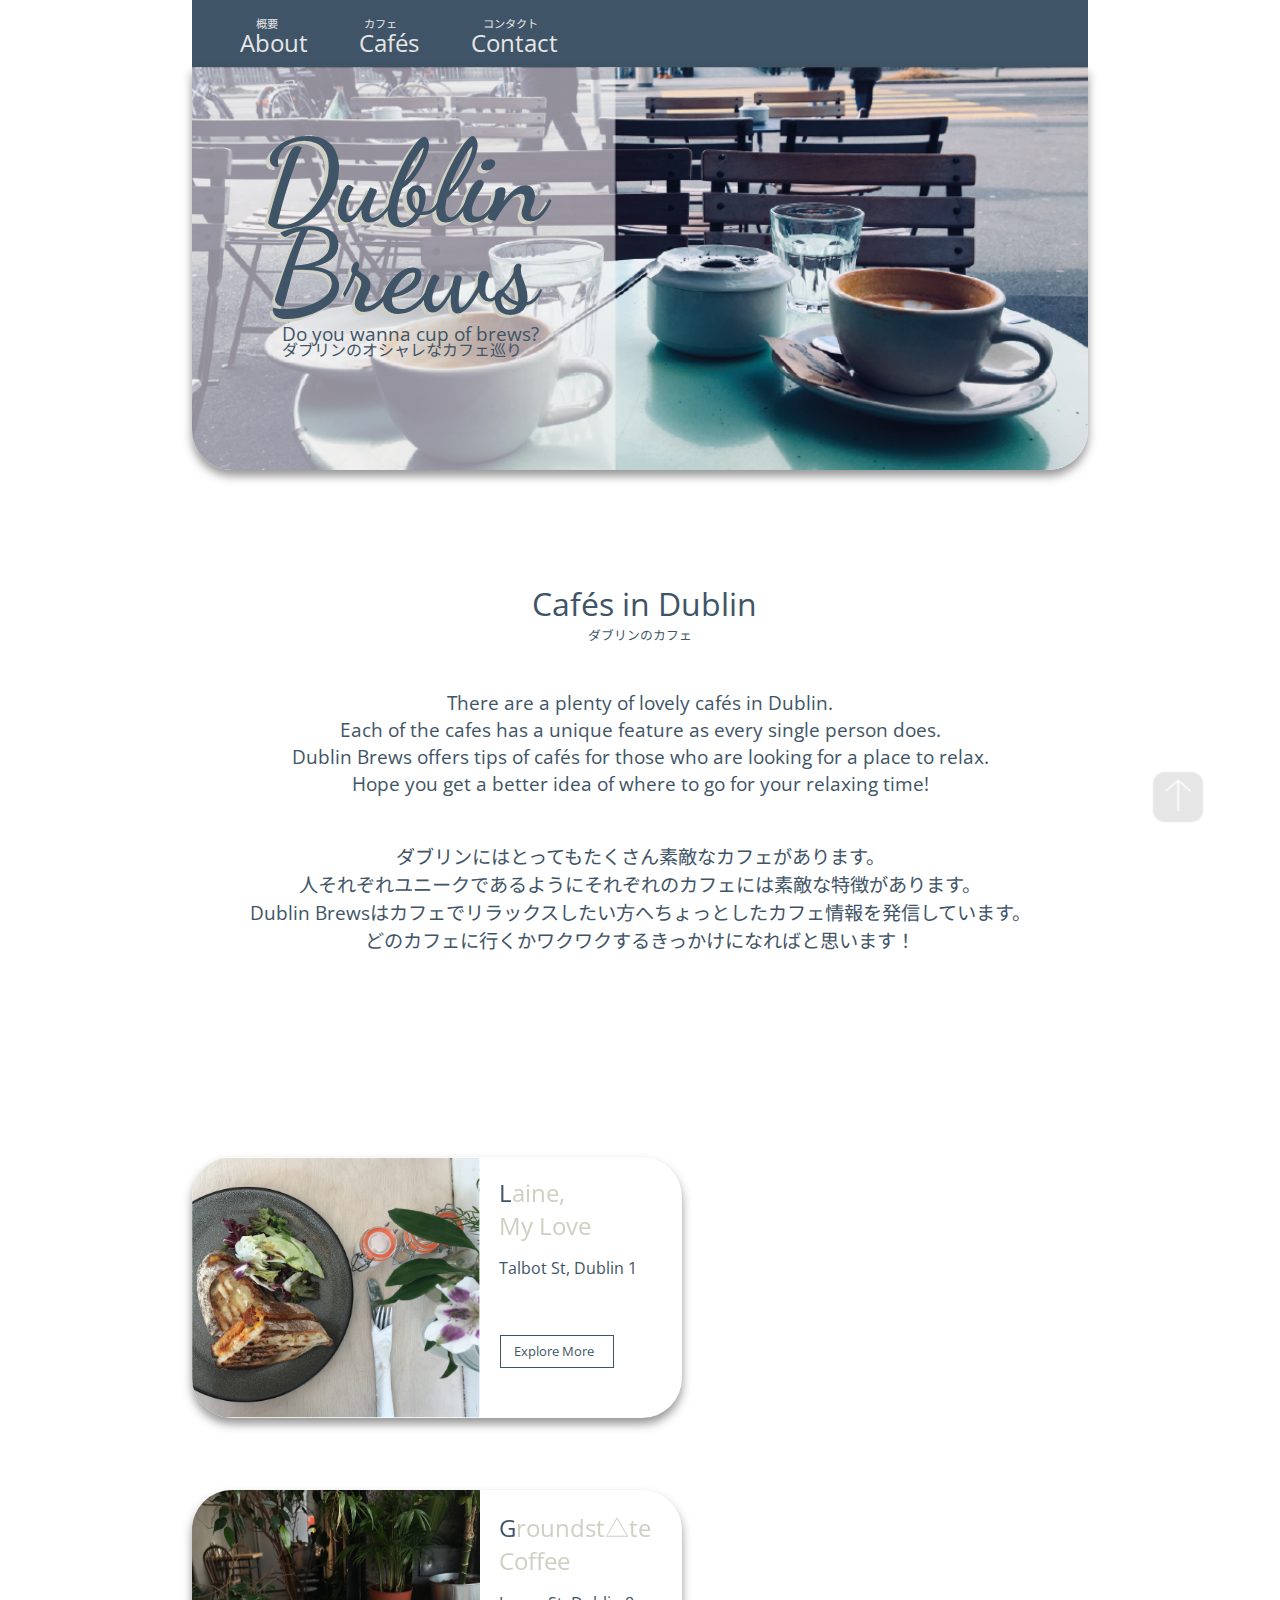
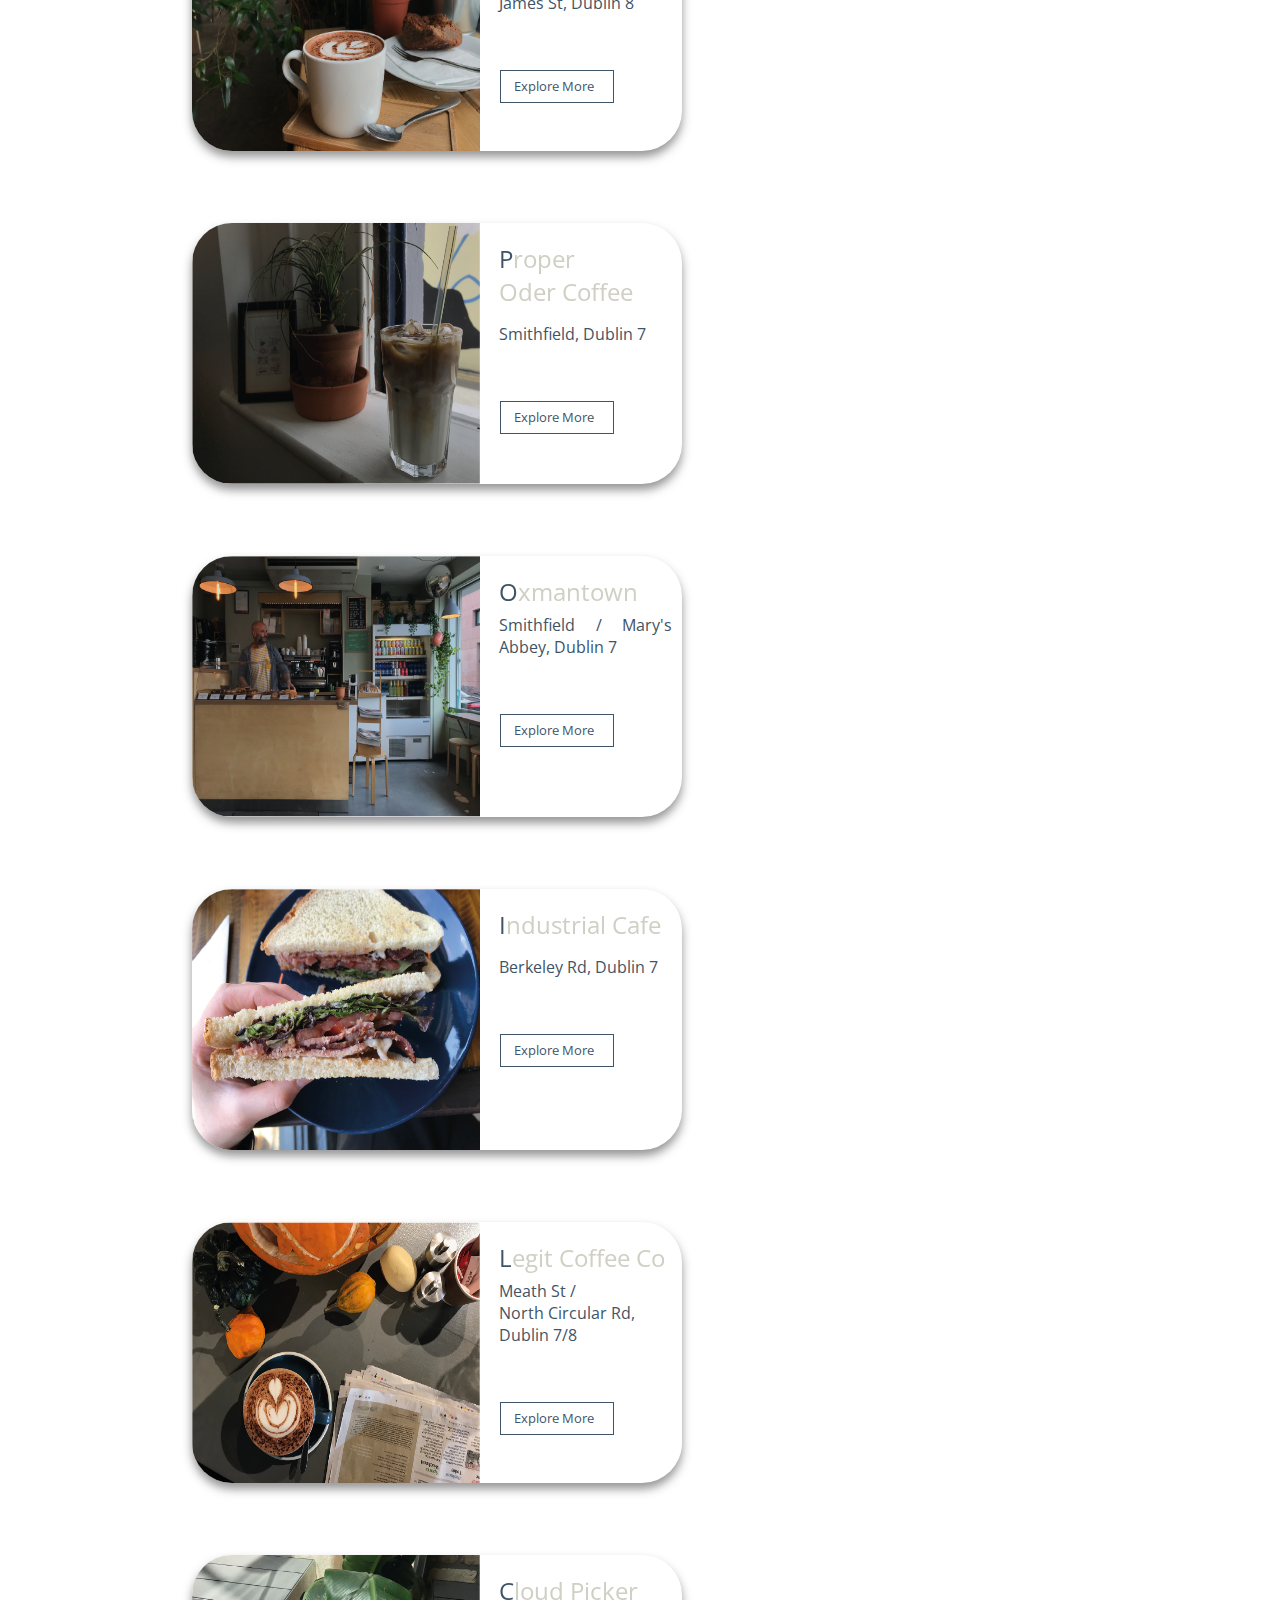
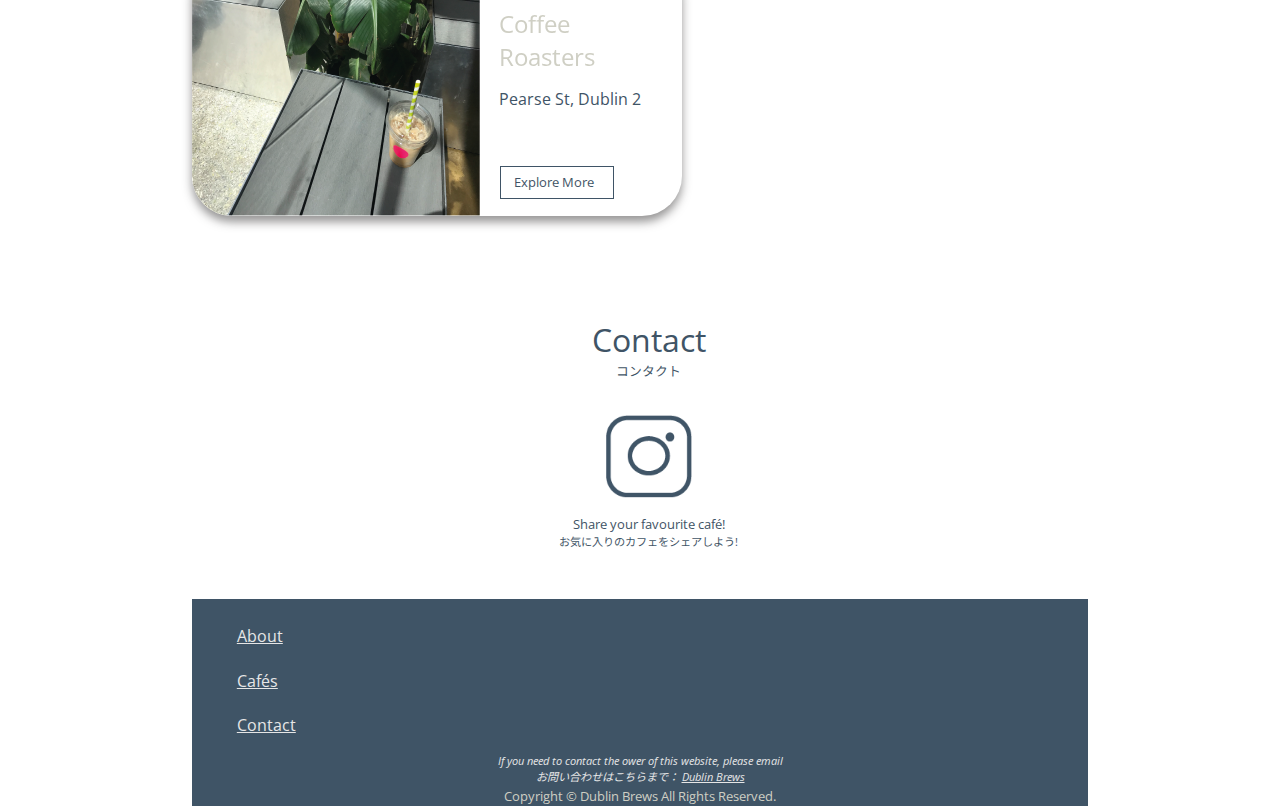
==== index.html @ bed062dc "Updated html files" ====
<!DOCTYPE html>
<html lang="ja">
  <head>
    <meta charset="utf-8">
    <meta name=”viewport” content=”width=device-width,initial-scale=1.0″>
    <title>Dublin Brews</title>

    <link rel="stylesheet" href="/css/stylesheetDB.css">
    <link href="https://fonts.googleapis.com/css2?family=Noto+Sans+JP:wght@100&family=Noto+Serif+JP:wght@200&family=Open+Sans:wght@300&family=Sacramento&display=swap" rel="stylesheet">
    <link href="https://fonts.googleapis.com/css2?family=Comfortaa:wght@500&family=Dancing+Script:wght@700&family=Epilogue:wght@100&family=Gochi+Hand&family=Great+Vibes&family=Henny+Penny&family=Homemade+Apple&family=La+Belle+Aurore&family=M+PLUS+Rounded+1c&family=Meddon&family=Rochester&family=Rokkitt&family=Tangerine:wght@700&display=swap" rel="stylesheet">
  <body>

    <header>
      <nav>
        <ul class="subNavJP">
          <li class="subNavBar" >概要</li>
          <li class="subNavBar">カフェ</li>
          <li class="subNavBar">コンタクト</li>
        </ul>
        <ul>
          <li class="navBar" id="Footerlink"> <a class="navBar" href="#About">About</a></li>
          <li class="navBar"> <a class="navBar" href="#Cafes">Cafés</a></li>
          <li class="navBar"> <a class="navBar" href="#contact">Contact</a></li>
      </nav>
    </header>
    <main>
      <div>
        <img class="ToppagePicture" src="../image/DB_Top_page.png" alt="Dublin Brews Top picture">
        <h1 class="websiteName">Dublin <br> Brews</h1>
        <h1 class="websiteName1">Dublin <br> Brews</h1>
      </div>
        <div>
          <ul>
            <li class="subtitle1">Do you wanna cup of brews?</li>
            <li class="subtitle2">ダブリンのオシャレなカフェ巡り</li>
          </ul>
        </div>

        <div>
          <p class="About"><span id="About">Cafés in Dublin</span></p>
          <p class="JP_fontSize">ダブリンのカフェ</p>

            <ul class="Intro">
              <li class="Intro1"> There are a plenty of lovely cafés in Dublin. <br>
                    Each of the cafes has a unique feature as every single person does.<br>
                    Dublin Brews offers tips of cafés for those who are looking for a place to relax.<br>
                    Hope you get a better idea of where to go for your relaxing time!</li>
              <li class="Intro1"> ダブリンにはとってもたくさん素敵なカフェがあります。<br>
                    人それぞれユニークであるようにそれぞれのカフェには素敵な特徴があります。<br>
                    Dublin Brewsはカフェでリラックスしたい方へちょっとしたカフェ情報を発信しています。<br>
                    どのカフェに行くかワクワクするきっかけになればと思います！</li>
            </ul>

          </div>
          <div>
          <ul>
            <li> <article class="article"><span id="Cafes"></span>
              <img class="imageCafes" src="../image/lainemylove.png" alt="Cafe Picture: Laine my love">
              <ul>
                <li class="cafeName"> <span id="hoverMoving"> <a class="CafeLink" href="https://www.instagram.com/lainemylove/" target="_blank"><span>L</span>aine, <br> My Love</a></span></li>
                <li class="cafeAddress" >Talbot St, Dublin 1</li>
                <li class="link-to-DublinBrews-instagram"><a class="LinkMyIG" href="https://www.instagram.com/p/B7OqamRn0Ns/" target="_blank"><span class="btn-text">Explore More</span></a></li>
              </ul>
            </article></li>
            <li> <article class="article">
              <img class="imageCafes" src="../image/GroundstateCoffee.png" alt="Cafe Picture: Grandstate Coffee" width="400px" height="300px">
              <ul>
                <li class="cafeName"> <span id="hoverMoving"> <a class="CafeLink" href="https://www.instagram.com/groundstatecoffee/" target="_blank"><span>G</span>roundst△te <br> Coffee</a></span></li>
                <li class="cafeAddress">James St, Dublin 8</li>
                <li class="link-to-DublinBrews-instagram"><a class="LinkMyIG" href="https://www.instagram.com/p/Bz2mZNACr7s/" target="_blank"><span class="btn-text">Explore More</span></a></li>
              </ul>
            </article></li>
            <li> <article class="article">
              <img class="imageCafes" src="../image/ProperOderCoffee.png" alt="Cafe Picture: Proper Oder Coffee" width="400px" height="300px">
              <ul>
                <li class="cafeName"> <span id="hoverMoving"> <a class="CafeLink" href="https://www.instagram.com/proper_order_coffee_co/" target="_blank"><span>P</span>roper <br> Oder Coffee</a></span></li>
                <li class="cafeAddress">Smithfield, Dublin 7</li>
                <li class="link-to-DublinBrews-instagram"><a class="LinkMyIG" href="https://www.instagram.com/p/Bzg7mbQIBvb/" target="_blank"><span class="btn-text">Explore More</span></a></li>
              </ul>
            </article></li>
            <li> <article class="article">
              <img class="imageCafes" src="../image/OxmanTown.png" alt="Cafe Picture: Oxmantwon" width="400px" height="300px">
              <ul>
                <li class="cafeName"> <span id="hoverMoving"> <a class="CafeLink" href=""><span>O</span>xmantown</a></span></li>
                <li class="cafeAddress">Smithfield / Mary's Abbey, Dublin 7</li>
                <li class="link-to-DublinBrews-instagram"><a class="LinkMyIG" href="https://www.instagram.com/p/By8omQWI3ha/" target="_blank"><span class="btn-text">Explore More</span></a></li>
              </ul>
            </article></li>
            <li> <article class="article">
                <img class="imageCafes" src="../image/IndustrialCafe.png" alt="Cafe Picture: Industrial Cafe" width="400px" height="300px">
                <ul>
                  <li class="cafeName"> <span id="hoverMoving"> <a class="CafeLink" href="https://www.instagram.com/industrialcafe/" target="_blank"><span>I</span>ndustrial Cafe</a></span></li>
                  <li class="cafeAddress">Berkeley Rd, Dublin 7 </li>
                  <li class="link-to-DublinBrews-instagram"><a class="LinkMyIG" href="https://www.instagram.com/p/BzSzuPaIdFW/" target="_blank"><span class="btn-text">Explore More</span></a></li>
                </ul>
              </article></li>
                <li> <article class="article">
                  <img class="imageCafes" src="../image/LegitCoffeeCo.png" alt="Cafe Picture: LEGIT COFFEE CO" width="400px" height="300px">
                  <ul>
                    <li class="cafeName"> <span id="hoverMoving"> <a class="CafeLink" href="https://www.instagram.com/legitcoffeeco/" target="_blank"><span>L</span>egit Coffee Co</a></span></li>
                    <li class="cafeAddress">Meath St / <br> North Circular Rd, <br> Dublin 7/8 </li>
                    <li class="link-to-DublinBrews-instagram"><a class="LinkMyIG" href="https://www.instagram.com/p/B0XL5gZiZsX/" target="_blank"><span class="btn-text">Explore More</span></a></li>
                  </ul>
                </article></li>
                <li> <article class="article">
                  <img class="imageCafes" src="../image/CloudPickerCoffeeRoasters.png" alt="Cafe Picture: Cloud Picker Coffee Roasters" width="400px" height="300px">
                  <ul>
                    <li class="cafeName"> <span id="hoverMoving"> <a class="CafeLink" href="https://www.instagram.com/cloud_picker/" target="_blank"><span>C</span>loud Picker <br> Coffee Roasters</a></span></li>
                    <li class="cafeAddress">Pearse St, Dublin 2 </li>
                    <li class="link-to-DublinBrews-instagram"><a class="LinkMyIG" href="https://www.instagram.com/p/B7CS7EBnBYy/" target="_blank"><span class="btn-text">Explore More</span></span></a></li>
                  </ul>
            </article></li>
          </ul>

        </div>
        <div>
            <a class="btn-go-top" href="#Footerlink"> <img src="../image/Arrow_icon.png" alt="icon for go to the page top" width="50px" height="50px" ></a>

        </div>
        <div id="contact" class="contact">
          <p class="subs">Contact</p>
          <p class="JP_fontSize">コンタクト</p>
          <p class="contact">
            <ul class="contact">
              <li class="contact"> <a href="https://www.instagram.com/dublinbrews/" target="_blank"> <img src="../image/icon_Instagram.png" alt="Instagram's icon, a camera mark" width="10%" height="10%" > </a></li>
              <li class="Contact_share_yourfavCafe">Share your favourite café!</li>
              <li class="Contact_share_yourfavCafeJP">お気に入りのカフェをシェアしよう!</li>
            </ul>


          </p>

        </div>

    </main>

  </body>
  <footer>
    <nav>
      <ul>
        <li class="footerMenu"> <a class="footer-btn" href="#About">About</a></li>
        <li class="footerMenu"> <a class="footer-btn" href="#Cafes">Cafés</a></li>
        <li class="footerMenu"> <a class="footer-btn" href="#contact">Contact</a></li>
      </ul>
    </nav>
    <div class="address">
      <address>
           If you need to contact the ower of this website, please email <br>
           お問い合わせはこちらまで：
          <a class="email" href="mailto:e20maie@gmail.com">Dublin Brews</a>
          </address>


    </div>
    <div class="footer_CopyRight">
      <small> Copyright ©︎ Dublin Brews All Rights Reserved.</small>
    </div>




  </footer>
</html>
---- css/stylesheetDB.css ----
* {
  font-family: 'Open Sans', 'Noto Sans JP', sans-serif;;
  text-align: center;
}

body {
  padding: 0;
  text-align: center;
  margin: 0% 15% 0% 15%;


}

@media (min-width: 48rem) {
  :root {
    font-size: : calc(100% + ((1vw - .48)*1.389)); }

}
@media (min-width: 120rem) {
  :root {
  font-size: 2rem;
}
}

nav {
  background-color: #3F5466;
  padding: 0.8rem 0rem 0.5rem 0rem;
  margin: 0;
  width: 70vw;
  font: 2rem;
  text-align: center;

}

header {
  text-align: center;
  width: 70vw;
  padding: 0;
  position: relative;

}

.navBar {
  color: #e6e6e6;
  padding: 0;
  margin: 0;
  text-decoration: none;
  position: relative;

}

.subNavBar {
  color: #e6e6e6;
  padding: 0;
  margin: 0;
  text-decoration: none;
  font-size: 0.7rem;
  display: inline-block;
  text-align: justify;
  padding: 0rem 1rem 0rem 1.2rem;
  margin: 0% 0% 0% 5%;



}

.subNavJP {
  padding: 0;
  margin: 0;
  line-height: 0.5;

}

li .navBar:hover {
  color: #cfcfc4;
}

.navBar:hover {
  cursor: pointer;
  text-decoration: none;
}

.navBar::after {
  position: absolute;
  bottom: -4px;
  left: 55%;
  content: '';
  width: 40%;
  height: 2px;
  background: #cfcfc4;
  transform: scale(0, 1);
  transform-origin: right top;
  transition: transform .3s;
}
.navBar:hover::after {
  transform-origin: left top;
  transform: scale(1, 1);
}

ul {
  list-style: none;
  text-align: justify;
  margin: 0;
  padding: 0;
  font-size: 1.5rem;

}

li {
  display: inline-block;
  text-align: justify;
  padding: 0;
  margin: 0
  transition: all 0.2s ease;

}

.navBar {
  display: inline-block;
  text-align: justify;
  padding: 1rem 0.5rem 1rem 0.5rem;
  transition: all 0.2s ease;
  padding: 0% 0% 0% 5%;

}

div {
  padding: 0;
  margin: 0;
  width: 70vw;
  text-align: left;
}


.ToppagePicture {
  position: relative;
  width: 70vw;
  padding: 0;
  margin: 0;
  box-shadow: 0 6px 10px 0 rgba(48, 45, 45, 0.5);
  border: none 0.13px #999999;
  border-radius: 0px 0px 40px 40px;
  text-align: center;


}

.websiteName1 {
  position: absolute;
  top: 10.8vw;
  left: 20.3vw;
  font-size: 9vw;
  line-height: 0.78;
  font-family: 'Dancing Script', cursive;
  color: #3F5466;
  font-kerning: auto;
  font: bold;
  margin: 0;
  padding: 0;

}

.websiteName {
  position: absolute;
  top: 11vw;
  left: 20vw;
  font-size: 9vw;
  line-height: 0.78;
  font-family: 'Dancing Script', cursive;
  color: #cfcfc4;
  font-kerning: auto;
  font: bold;
  margin: 0;
  padding: 0;

}

.subtitle1 {

  pudding: 0rem 0.2rem 0.2rem 0rem;
  margin: 0;
  font-size: 1.2rem;
  font-kerning: auto;
  color: #3F5466;
  position: absolute;
  top: 25vw;
  left: 22vw;

}

.subtitle2 {
  pudding: 0rem 0.2rem 0.2rem 0rem;
  margin: 0;
  font-size: 1rem;
  font-kerning: auto;
  color: #3F5466;
  position: absolute;
  top: 26.3vw;
  left: 22vw;

}
.About {
  text-align: center;
  padding: 2% 2% 0% 3%;
  margin: 10% 2% 0% 2%;
  font-size: 2rem;
  color: #3F5466;

  }

.Intro {
  padding: 0;
  margin: 5% 0% 15% 0%;
  text-align: center;
  clear: both;


}

.Intro1 {
  text-align: center;
  text-indent: 0;
  padding: 0;
  margin: 0% 0% 5% 0%;
  font-size: 1.2rem;
  word-break: normal;
  padding: 0;
  vertical-align: top;
  color: #3F5466;


}



.article {
      width: 30vw;
      height: 29vh;
      padding: 0% 2% 0% 0%;
      margin: 5% 0% 10% 0%;
      background-color: #FFF;
      border: none 0.13px #999999;
      border-radius: 40px;
      box-shadow: 0 6px 10px 0 rgba(48, 45, 45, 0.5);
      text-align: left;
      display: flex;
      word-break: normal;
      font-size: 1rem;
      color: #3F5466;
      min-width: 480px;
      max-width: 1092px

    }

.imageCafes {

  width: 60%;
  height: 100%;
  padding: 0;
  margin: 0;
  border-radius: 40px 0px 0px 40px;
  vertical-align: top;



}

.CafeLink {
  font-size: 1.5rem;
  word-wrap: break-word;
  color: #cfcfc4;
  padding: 0;
  text-decoration: none;
  transition: all 0.3s ease 0s;

}

.CafeLink:hover {
  color: #3F5466;
  font: bold;

}
#hoverMoving {
	-webkit-backface-visibility: hidden;
	-moz-backface-visibility: hidden;
    backface-visibility: hidden;
    position: relative;
    bottom: 0px;
}
#hoverMoving:hover {
	 cursor: pointer;
	 text-decoration: none;
   bottom: 2px;
   transition: 0.2s ease bottom;

}

/*#hoverMoving:hover {
	 cursor: pointer;
	 text-decoration: none;
   position: absolute;
	-webkit-animation: hoverMoving 0.4s cubic-bezier(0.250, 0.460, 0.450, 0.940) both;
	-moz-animation: hoverMoving 0.4s cubic-bezier(0.250, 0.460, 0.450, 0.940) both;
	        animation: hoverMoving 0.4s cubic-bezier(0.250, 0.460, 0.450, 0.940) both;
}
@-webkit-keyframes hoverMoving {
  0% {
    -webkit-transform: translateY(0);
            transform: translateY(0);
  }
  100% {
    -webkit-transform: translateY(-5px);
            transform: translateY(-5px);
  }
}
@-moz-keyframes hoverMoving {
  0% {
    -webkit-transform: translateY(0);
            transform: translateY(0);
  }
  100% {
    -webkit-transform: translateY(-5px);
            transform: translateY(-5px);
  }
}
@keyframes hoverMoving {
  0% {
    -webkit-transform: translateY(0);
            transform: translateY(0);
  }
  100% {
    -webkit-transform: translateY(-5px);
            transform: translateY(-5px);
  }
}*/


span {
  color: #3F5466;

}

.cafeName {
  font-size: 0.rem;
  margin: 10% 0% 3% 10%;

}

.cafeAddress {
  font-size: 1rem;
  padding: 0% 0% 0% 10%;
  margin: 0;

}



.link-to-DublinBrews-instagram {
  width: 70%;
}

.LinkMyIG {
  position: relative;
  overflow: hidden;
  text-decoration: none;
  cursor:pointer;
  text-align: center;
  padding: 5% 5% 5% 0%;
  font-size: 0.8rem;
  margin: 40% 0% 0% 15%;
  border: 0.2px solid #3F5466;
  display: flex;
  text-align: center;
}


.LinkMyIG {
  position: relative;
  display: flex;
  text-align: center;

}

.btn-text {
  width: 100%;
  height: 100%;
  color: #3F5466;
  z-index: 10;
}

.btn-text:before{
  content: "";
  position: absolute;
  top: 0;
  bottom: 0;
  width: 0%;
  display: block;
  background: #3F5466;
  z-index: -1;
  transition: .5s;
  padding: 0;
}

.btn-text:hover{
  color: #e6e6e6;
}

.btn-text:hover:before{
  width: 100%;
}

#About {
  padding-top: 25%;
  margin-top: -25%;

}
#Cafes {
  padding-top: 20%;
  margin-top: -20%;

}
.btn-go-top {
  position: fixed;
  bottom: 1%;
  right: 1%;
  width: 8%
  height: 8%;
  opacity: 1;
  cursor: pointer;
  z-index: 10;
  display: block;
  padding: 5%;

}

.btn-go-to:hover {




}

footer {
  text-align: center;
  height: 7vw;
  padding: 0;
  margin: 0% 0% 2% 0%;
  background-color: #3F5466;

}

.footerMenu {
  display: block;
  padding: 1.5% 0% 1% 5%;
  margin: 0;
  font-size: 1rem;
  text-align: left;
}

.footer-btn {
  color: #e6e6e6;
  decoration: none;
}

.contact {
  font-size: 2rem;
  padding: 1%;
  margin: 0;
  color: #3F5466;
  text-align: center;
  display: block;
}

.JP_fontSize {
  font-size: 0.8rem;
  padding: 0;
  margin: 0;
  color: #3F5466;


}

.subs {
  padding: 0;
  margin: 5% 0% 0% 0%;

}

.Contact_share_yourfavCafe {
  font-size: 0.8rem;
  padding: 0;
  margin: 0;
  color: #3F5466;
  display: block;
  text-align: center;


}
.Contact_share_yourfavCafeJP {
  font-size: 0.7rem;
  padding: 0;
  margin: 0;
  color: #3F5466;
  display: block;
  text-align: center;


}

small {
  background-color: #3F5466;
  color: #cfcfc4;
  margin: 0;
  padding: 0;


}

.footer_CopyRight {
  background-color: #3F5466;
  margin: 0;
  padding: 0;
  text-align: center;

}

.address {
  background-color: #3F5466;
  margin: 0;
  padding: 0;
  text-align: center;
  font-size: 0.7rem;
  color: #e6e6e6;

}

.email {
  color: #e6e6e6;
}





1
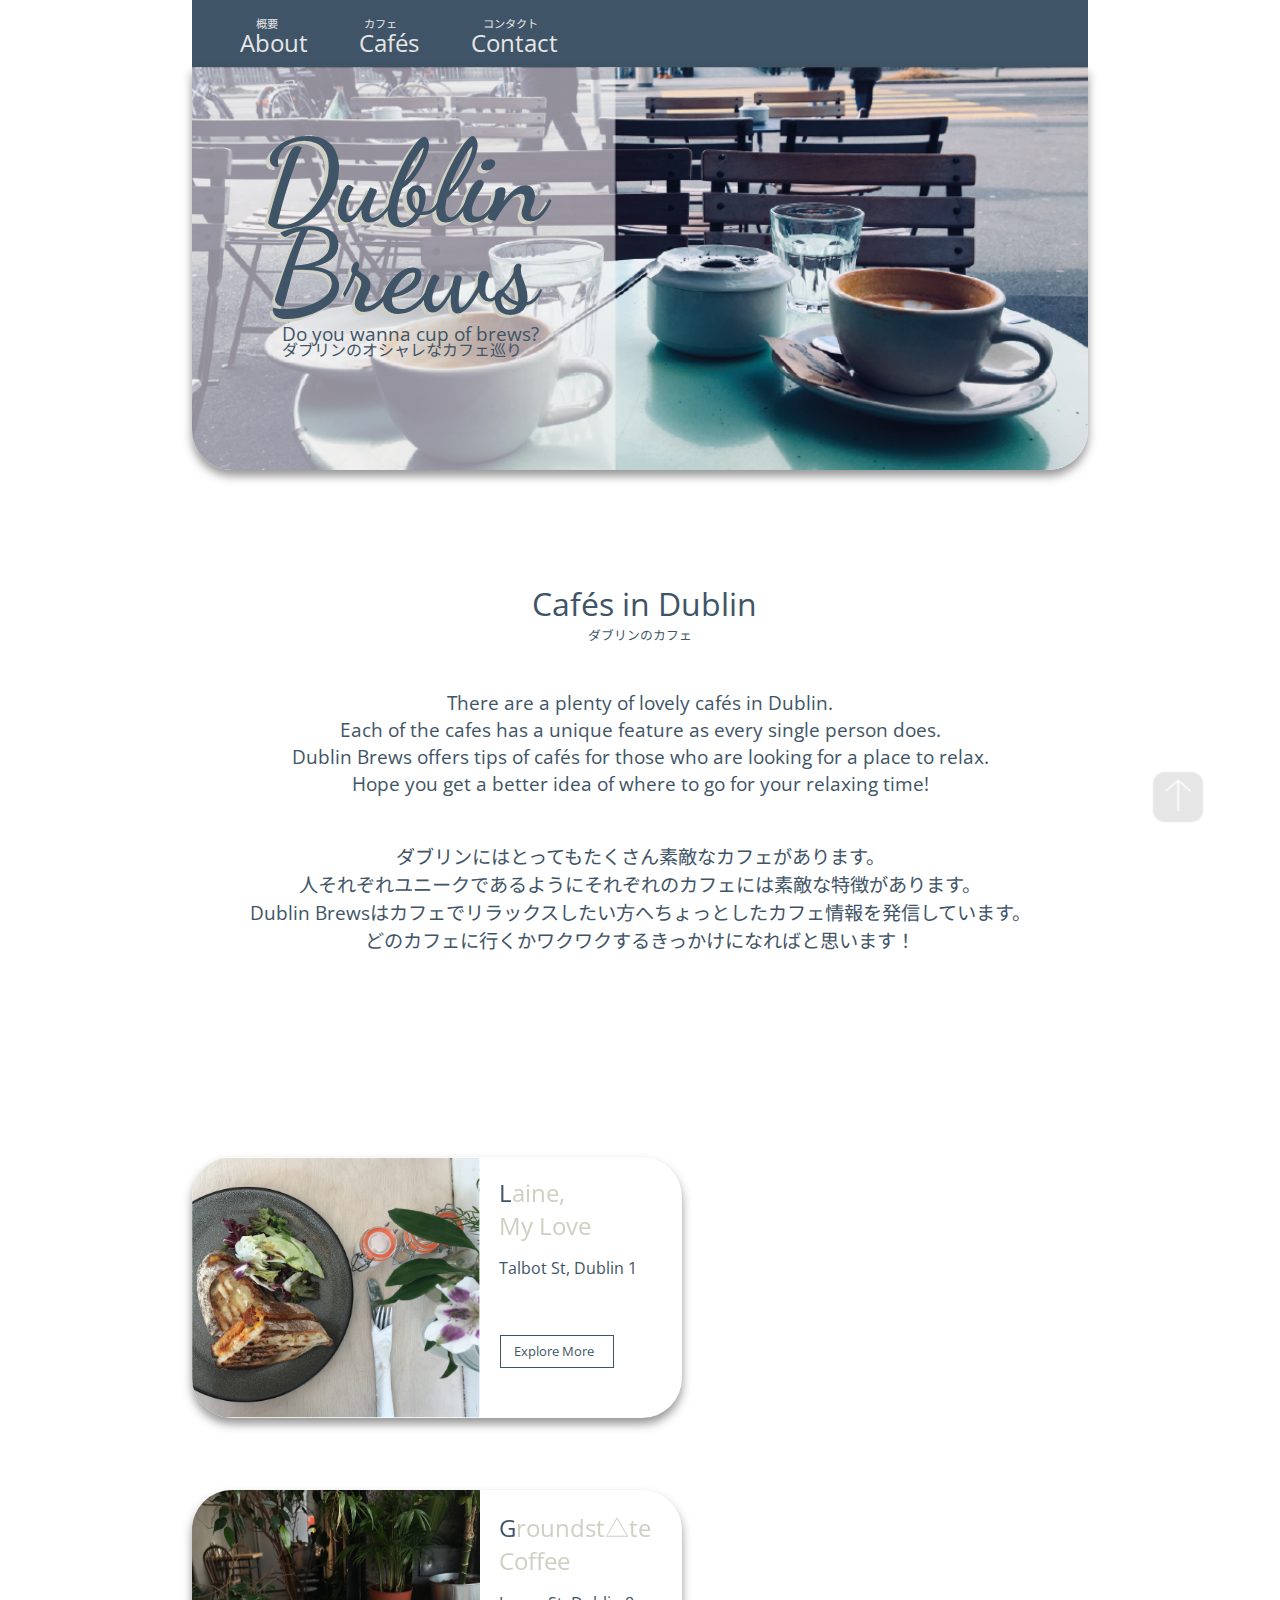
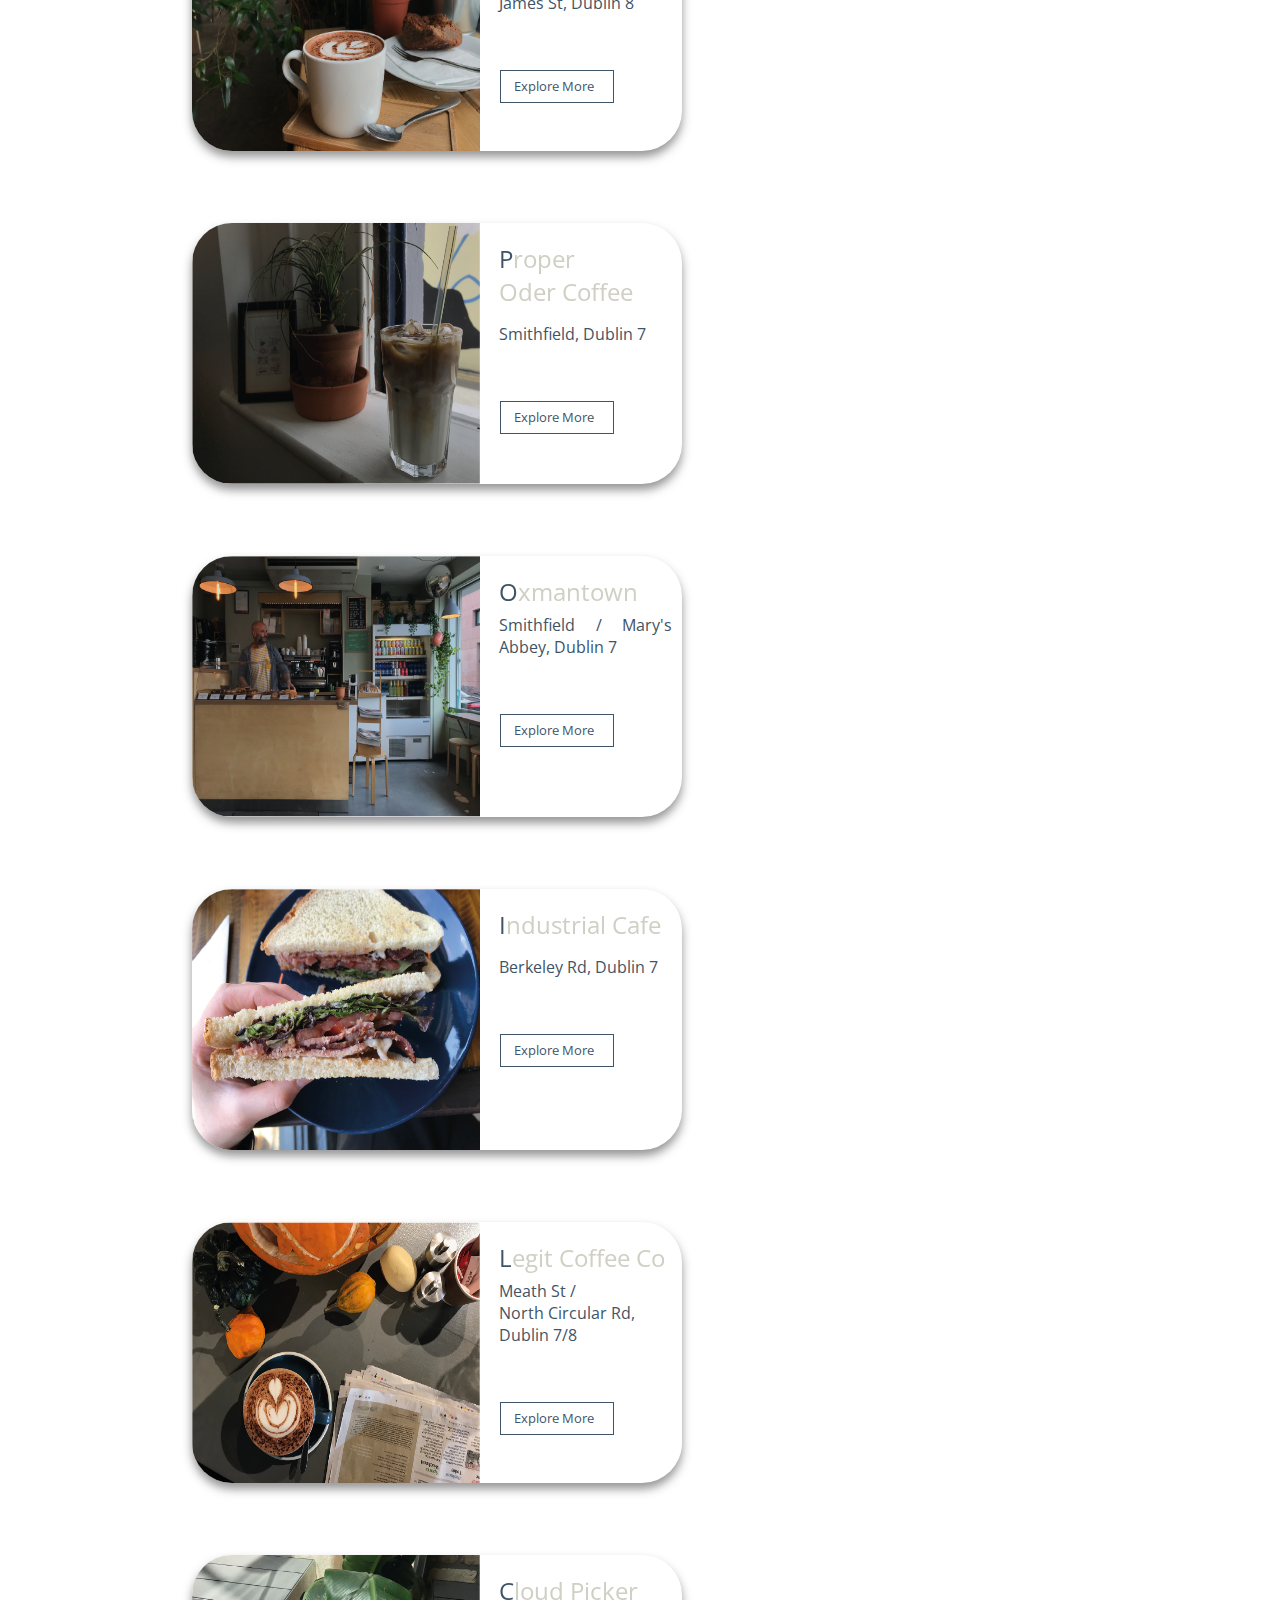
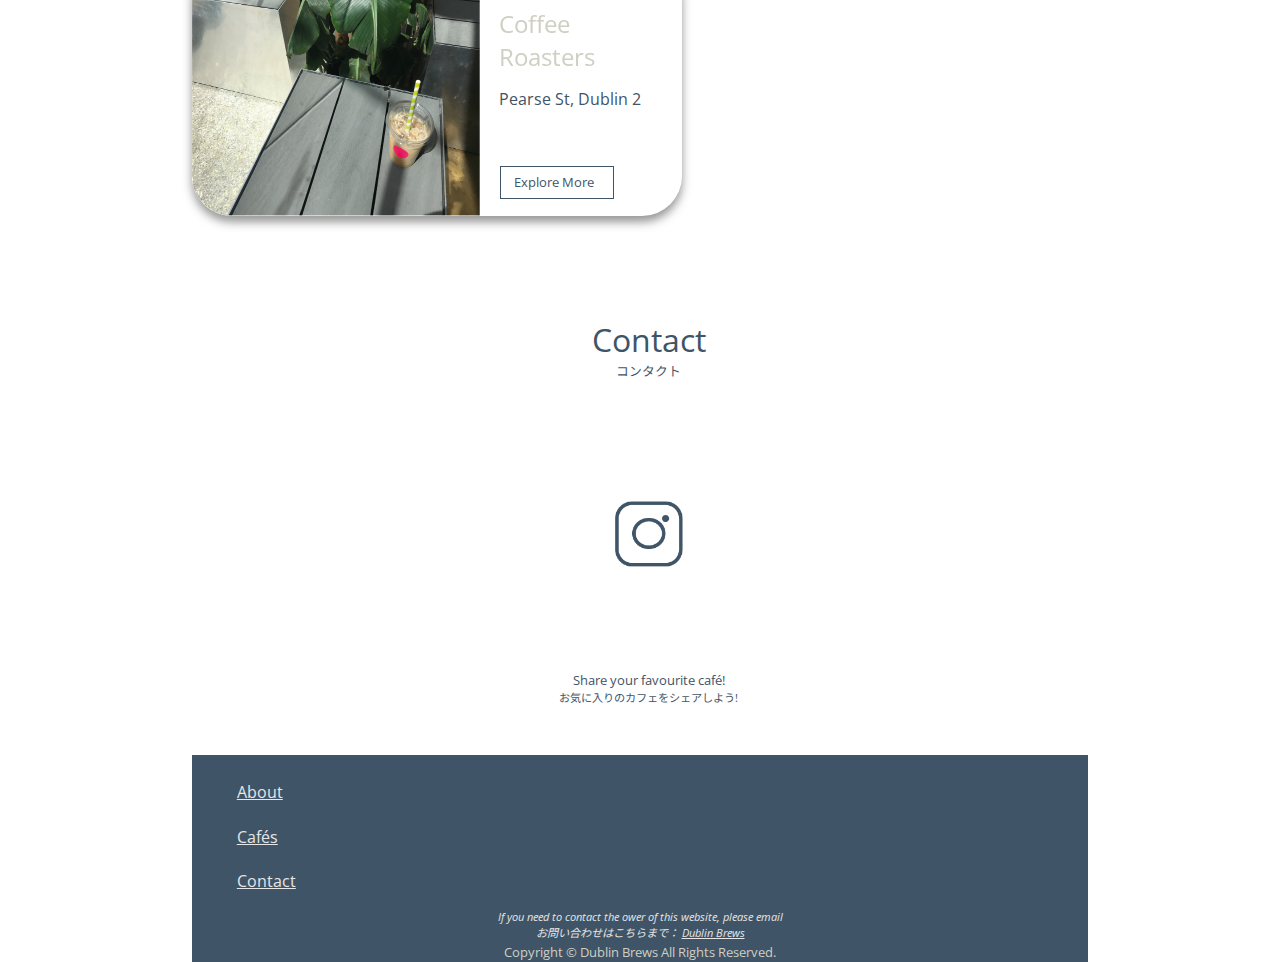
==== commit 05eb12c1: "Update css" ====
--- a/index.html
+++ b/index.html
@@ -5,7 +5,7 @@
     <meta name=”viewport” content=”width=device-width,initial-scale=1.0″>
     <title>Dublin Brews</title>
 
-    <link rel="stylesheet" href="/css/stylesheetDB.css">
+    <link rel="stylesheet" href="./css/stylesheetDB.css">
     <link href="https://fonts.googleapis.com/css2?family=Noto+Sans+JP:wght@100&family=Noto+Serif+JP:wght@200&family=Open+Sans:wght@300&family=Sacramento&display=swap" rel="stylesheet">
     <link href="https://fonts.googleapis.com/css2?family=Comfortaa:wght@500&family=Dancing+Script:wght@700&family=Epilogue:wght@100&family=Gochi+Hand&family=Great+Vibes&family=Henny+Penny&family=Homemade+Apple&family=La+Belle+Aurore&family=M+PLUS+Rounded+1c&family=Meddon&family=Rochester&family=Rokkitt&family=Tangerine:wght@700&display=swap" rel="stylesheet">
   <body>
@@ -25,7 +25,7 @@
     </header>
     <main>
       <div>
-        <img class="ToppagePicture" src="../image/DB_Top_page.png" alt="Dublin Brews Top picture">
+        <img class="ToppagePicture" src="image/DB_Top_page.png" alt="Dublin Brews Top picture">
         <h1 class="websiteName">Dublin <br> Brews</h1>
         <h1 class="websiteName1">Dublin <br> Brews</h1>
       </div>
@@ -55,7 +55,7 @@
           <div>
           <ul>
             <li> <article class="article"><span id="Cafes"></span>
-              <img class="imageCafes" src="../image/lainemylove.png" alt="Cafe Picture: Laine my love">
+              <img class="imageCafes" src="image/lainemylove.png" alt="Cafe Picture: Laine my love">
               <ul>
                 <li class="cafeName"> <span id="hoverMoving"> <a class="CafeLink" href="https://www.instagram.com/lainemylove/" target="_blank"><span>L</span>aine, <br> My Love</a></span></li>
                 <li class="cafeAddress" >Talbot St, Dublin 1</li>
@@ -63,7 +63,7 @@
               </ul>
             </article></li>
             <li> <article class="article">
-              <img class="imageCafes" src="../image/GroundstateCoffee.png" alt="Cafe Picture: Grandstate Coffee" width="400px" height="300px">
+              <img class="imageCafes" src="image/GroundstateCoffee.png" alt="Cafe Picture: Grandstate Coffee" width="400px" height="300px">
               <ul>
                 <li class="cafeName"> <span id="hoverMoving"> <a class="CafeLink" href="https://www.instagram.com/groundstatecoffee/" target="_blank"><span>G</span>roundst△te <br> Coffee</a></span></li>
                 <li class="cafeAddress">James St, Dublin 8</li>
@@ -71,7 +71,7 @@
               </ul>
             </article></li>
             <li> <article class="article">
-              <img class="imageCafes" src="../image/ProperOderCoffee.png" alt="Cafe Picture: Proper Oder Coffee" width="400px" height="300px">
+              <img class="imageCafes" src="image/ProperOderCoffee.png" alt="Cafe Picture: Proper Oder Coffee" width="400px" height="300px">
               <ul>
                 <li class="cafeName"> <span id="hoverMoving"> <a class="CafeLink" href="https://www.instagram.com/proper_order_coffee_co/" target="_blank"><span>P</span>roper <br> Oder Coffee</a></span></li>
                 <li class="cafeAddress">Smithfield, Dublin 7</li>
@@ -79,7 +79,7 @@
               </ul>
             </article></li>
             <li> <article class="article">
-              <img class="imageCafes" src="../image/OxmanTown.png" alt="Cafe Picture: Oxmantwon" width="400px" height="300px">
+              <img class="imageCafes" src="image/OxmanTown.png" alt="Cafe Picture: Oxmantwon" width="400px" height="300px">
               <ul>
                 <li class="cafeName"> <span id="hoverMoving"> <a class="CafeLink" href=""><span>O</span>xmantown</a></span></li>
                 <li class="cafeAddress">Smithfield / Mary's Abbey, Dublin 7</li>
@@ -87,7 +87,7 @@
               </ul>
             </article></li>
             <li> <article class="article">
-                <img class="imageCafes" src="../image/IndustrialCafe.png" alt="Cafe Picture: Industrial Cafe" width="400px" height="300px">
+                <img class="imageCafes" src="image/IndustrialCafe.png" alt="Cafe Picture: Industrial Cafe" width="400px" height="300px">
                 <ul>
                   <li class="cafeName"> <span id="hoverMoving"> <a class="CafeLink" href="https://www.instagram.com/industrialcafe/" target="_blank"><span>I</span>ndustrial Cafe</a></span></li>
                   <li class="cafeAddress">Berkeley Rd, Dublin 7 </li>
@@ -95,7 +95,7 @@
                 </ul>
               </article></li>
                 <li> <article class="article">
-                  <img class="imageCafes" src="../image/LegitCoffeeCo.png" alt="Cafe Picture: LEGIT COFFEE CO" width="400px" height="300px">
+                  <img class="imageCafes" src="image/LegitCoffeeCo.png" alt="Cafe Picture: LEGIT COFFEE CO" width="400px" height="300px">
                   <ul>
                     <li class="cafeName"> <span id="hoverMoving"> <a class="CafeLink" href="https://www.instagram.com/legitcoffeeco/" target="_blank"><span>L</span>egit Coffee Co</a></span></li>
                     <li class="cafeAddress">Meath St / <br> North Circular Rd, <br> Dublin 7/8 </li>
@@ -103,7 +103,7 @@
                   </ul>
                 </article></li>
                 <li> <article class="article">
-                  <img class="imageCafes" src="../image/CloudPickerCoffeeRoasters.png" alt="Cafe Picture: Cloud Picker Coffee Roasters" width="400px" height="300px">
+                  <img class="imageCafes" src="image/CloudPickerCoffeeRoasters.png" alt="Cafe Picture: Cloud Picker Coffee Roasters" width="400px" height="300px">
                   <ul>
                     <li class="cafeName"> <span id="hoverMoving"> <a class="CafeLink" href="https://www.instagram.com/cloud_picker/" target="_blank"><span>C</span>loud Picker <br> Coffee Roasters</a></span></li>
                     <li class="cafeAddress">Pearse St, Dublin 2 </li>
@@ -114,7 +114,7 @@
 
         </div>
         <div>
-            <a class="btn-go-top" href="#Footerlink"> <img src="../image/Arrow_icon.png" alt="icon for go to the page top" width="50px" height="50px" ></a>
+            <a class="btn-go-top" href="#Footerlink"> <img src="image/Arrow_icon.png" alt="icon for go to the page top" width="50px" height="50px" ></a>
 
         </div>
         <div id="contact" class="contact">
@@ -122,7 +122,7 @@
           <p class="JP_fontSize">コンタクト</p>
           <p class="contact">
             <ul class="contact">
-              <li class="contact"> <a href="https://www.instagram.com/dublinbrews/" target="_blank"> <img src="../image/icon_Instagram.png" alt="Instagram's icon, a camera mark" width="10%" height="10%" > </a></li>
+              <li class="contact"> <a href="https://www.instagram.com/dublinbrews/" target="_blank"> <img class="IGicon" src="image/icon_Instagram.png" alt="Instagram's icon, a camera mark" width="8%" height="8%" > </a></li>
               <li class="Contact_share_yourfavCafe">Share your favourite café!</li>
               <li class="Contact_share_yourfavCafeJP">お気に入りのカフェをシェアしよう!</li>
             </ul>
--- a/css/stylesheetDB.css
+++ b/css/stylesheetDB.css
@@ -540,7 +540,11 @@
   color: #e6e6e6;
 }
 
-
+.IGicon {
+  margin: 10%;
+
+
+}
 
 
 
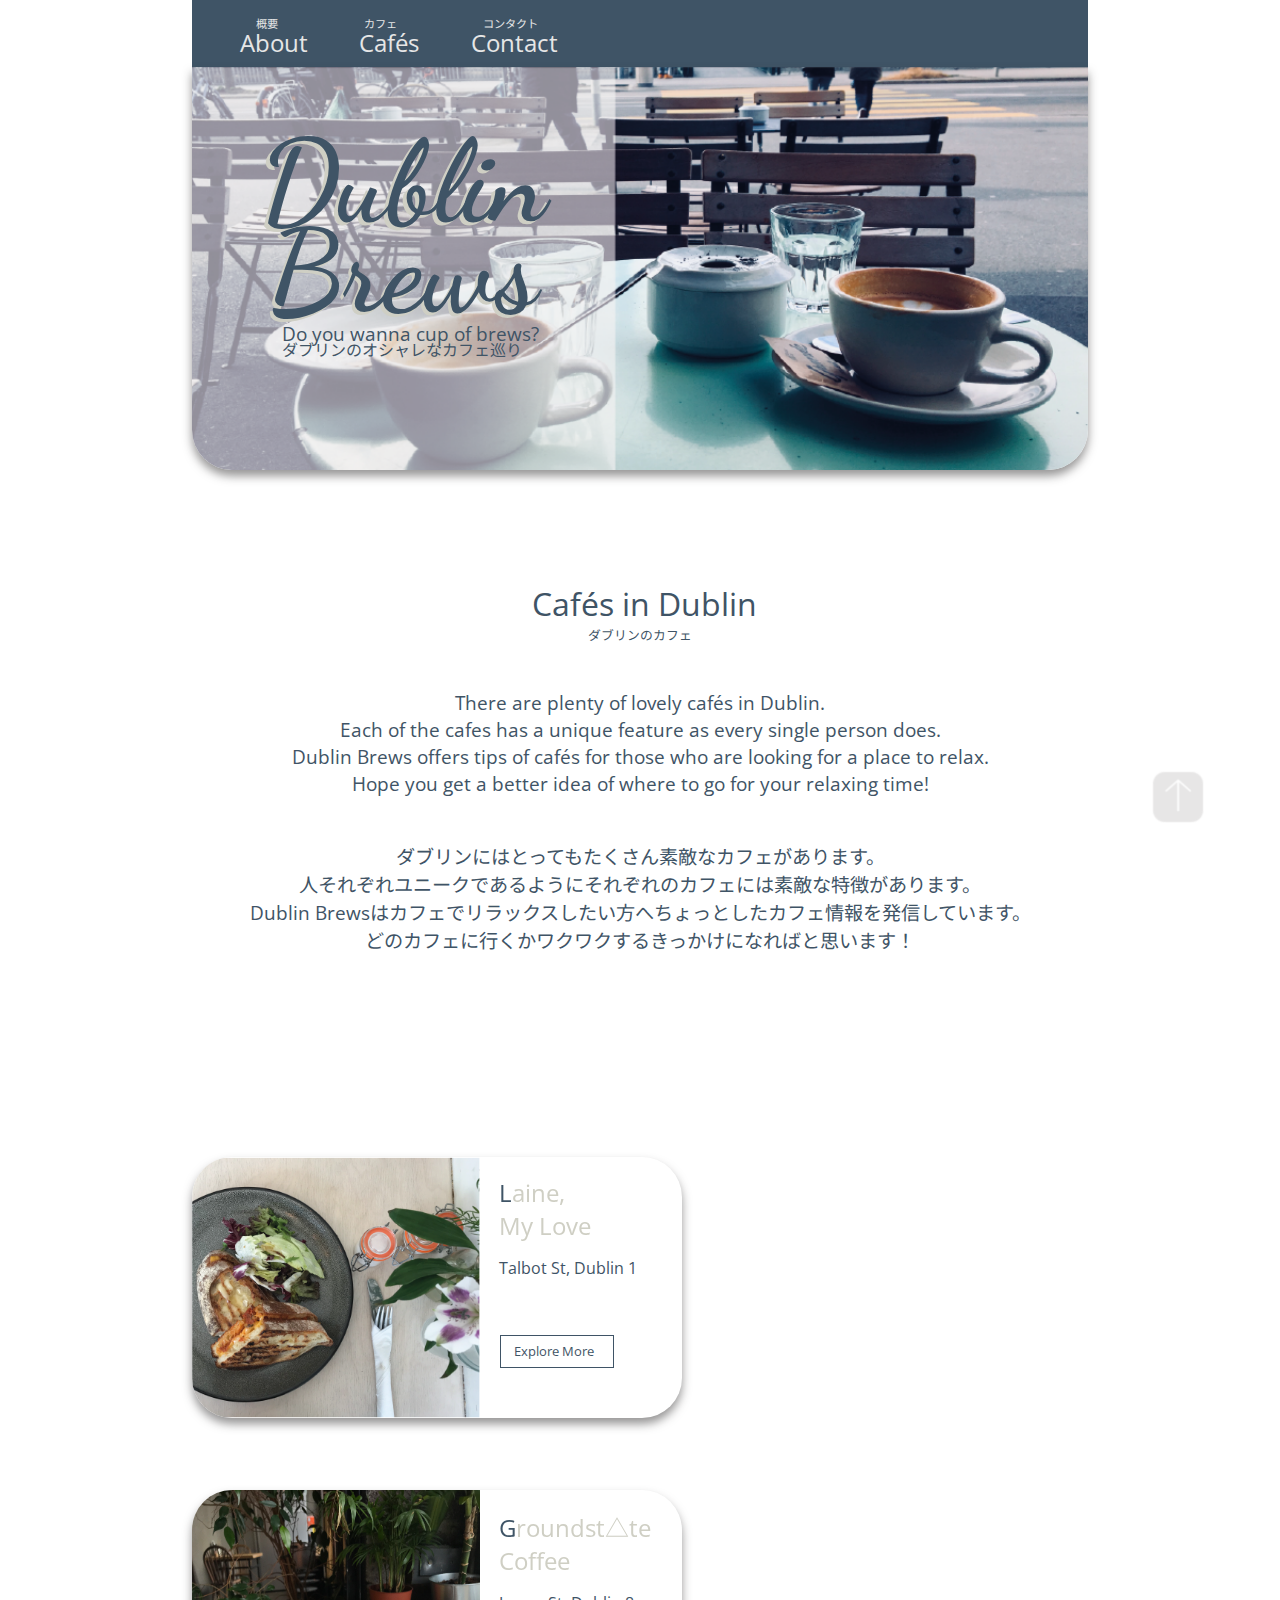
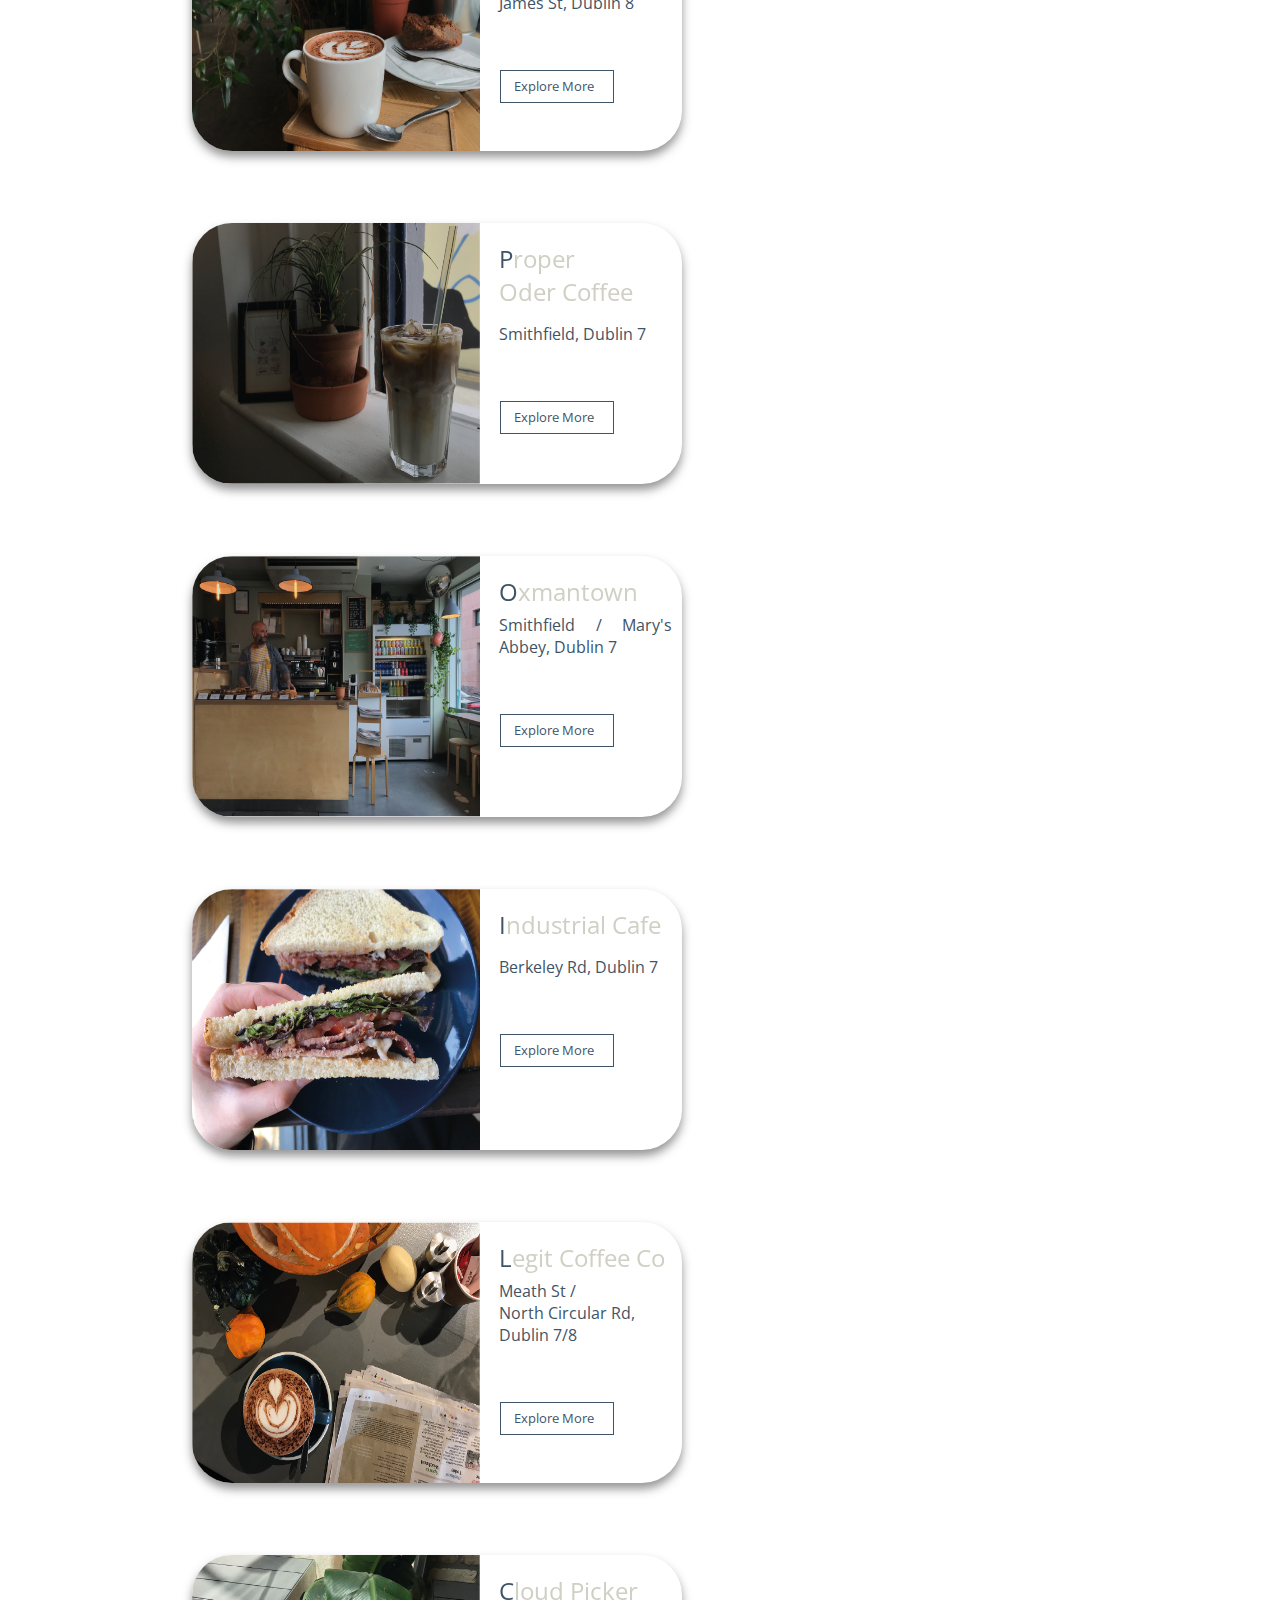
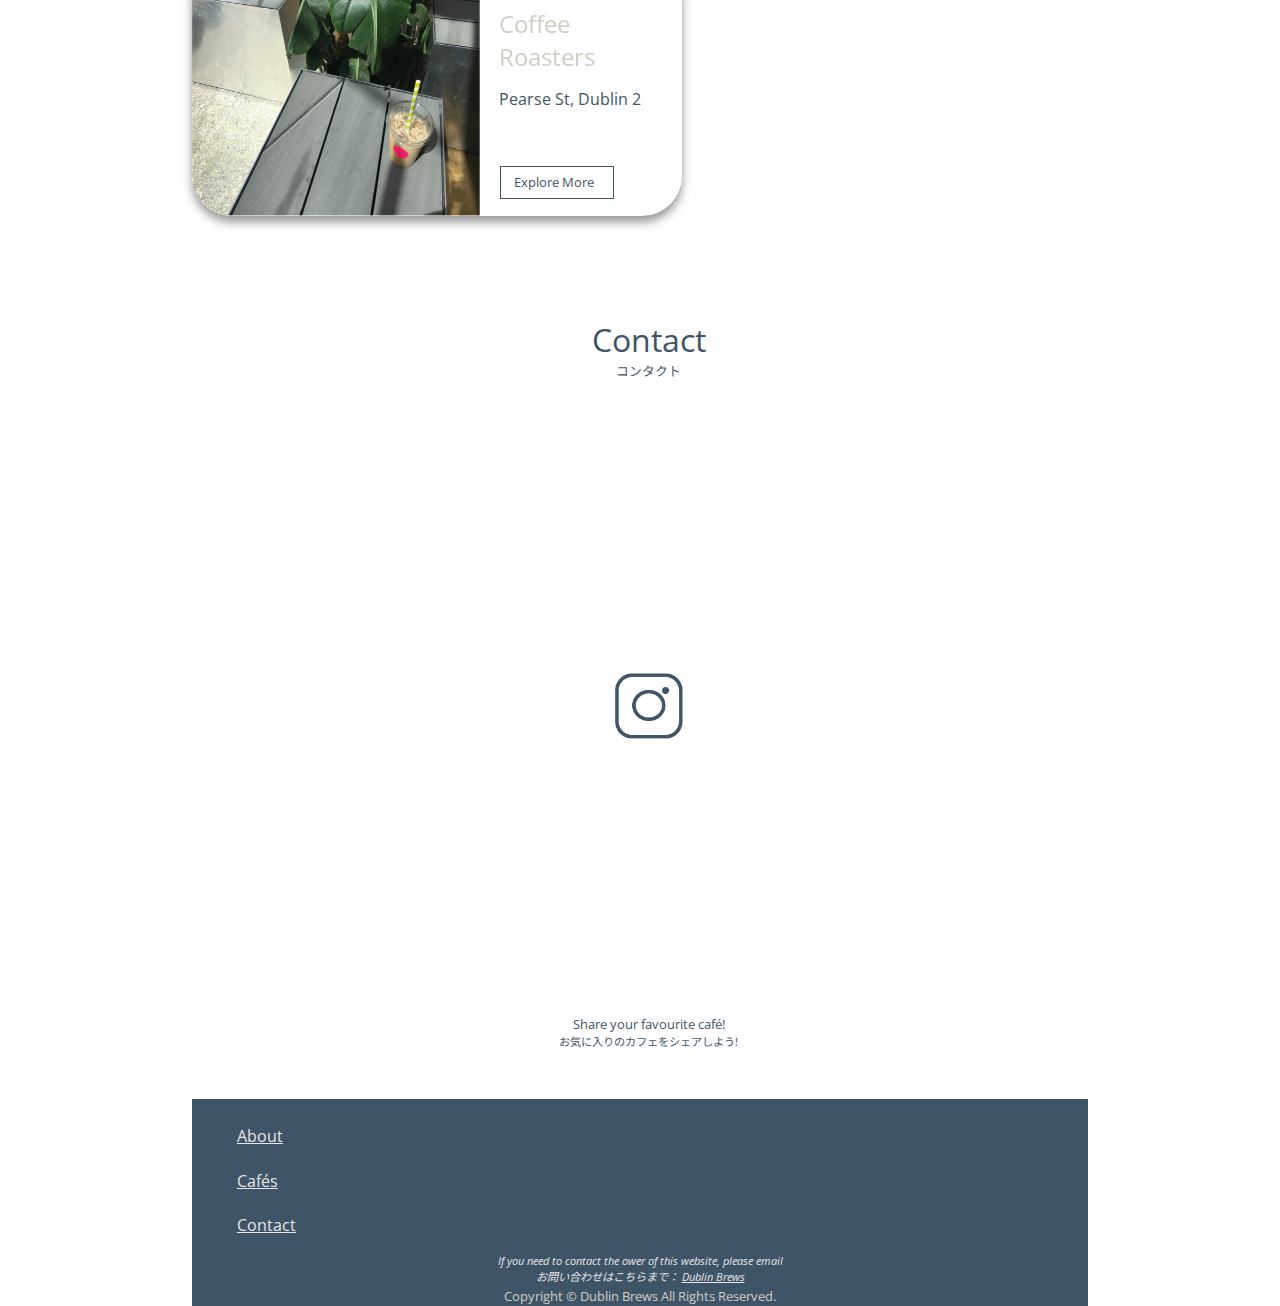
==== commit 83c140ed: "Typo fix" ====
--- a/index.html
+++ b/index.html
@@ -41,7 +41,7 @@
           <p class="JP_fontSize">ダブリンのカフェ</p>
 
             <ul class="Intro">
-              <li class="Intro1"> There are a plenty of lovely cafés in Dublin. <br>
+              <li class="Intro1"> There are plenty of lovely cafés in Dublin. <br>
                     Each of the cafes has a unique feature as every single person does.<br>
                     Dublin Brews offers tips of cafés for those who are looking for a place to relax.<br>
                     Hope you get a better idea of where to go for your relaxing time!</li>
--- a/css/stylesheetDB.css
+++ b/css/stylesheetDB.css
@@ -541,7 +541,7 @@
 }
 
 .IGicon {
-  margin: 10%;
+  margin: 30%;
 
 
 }
